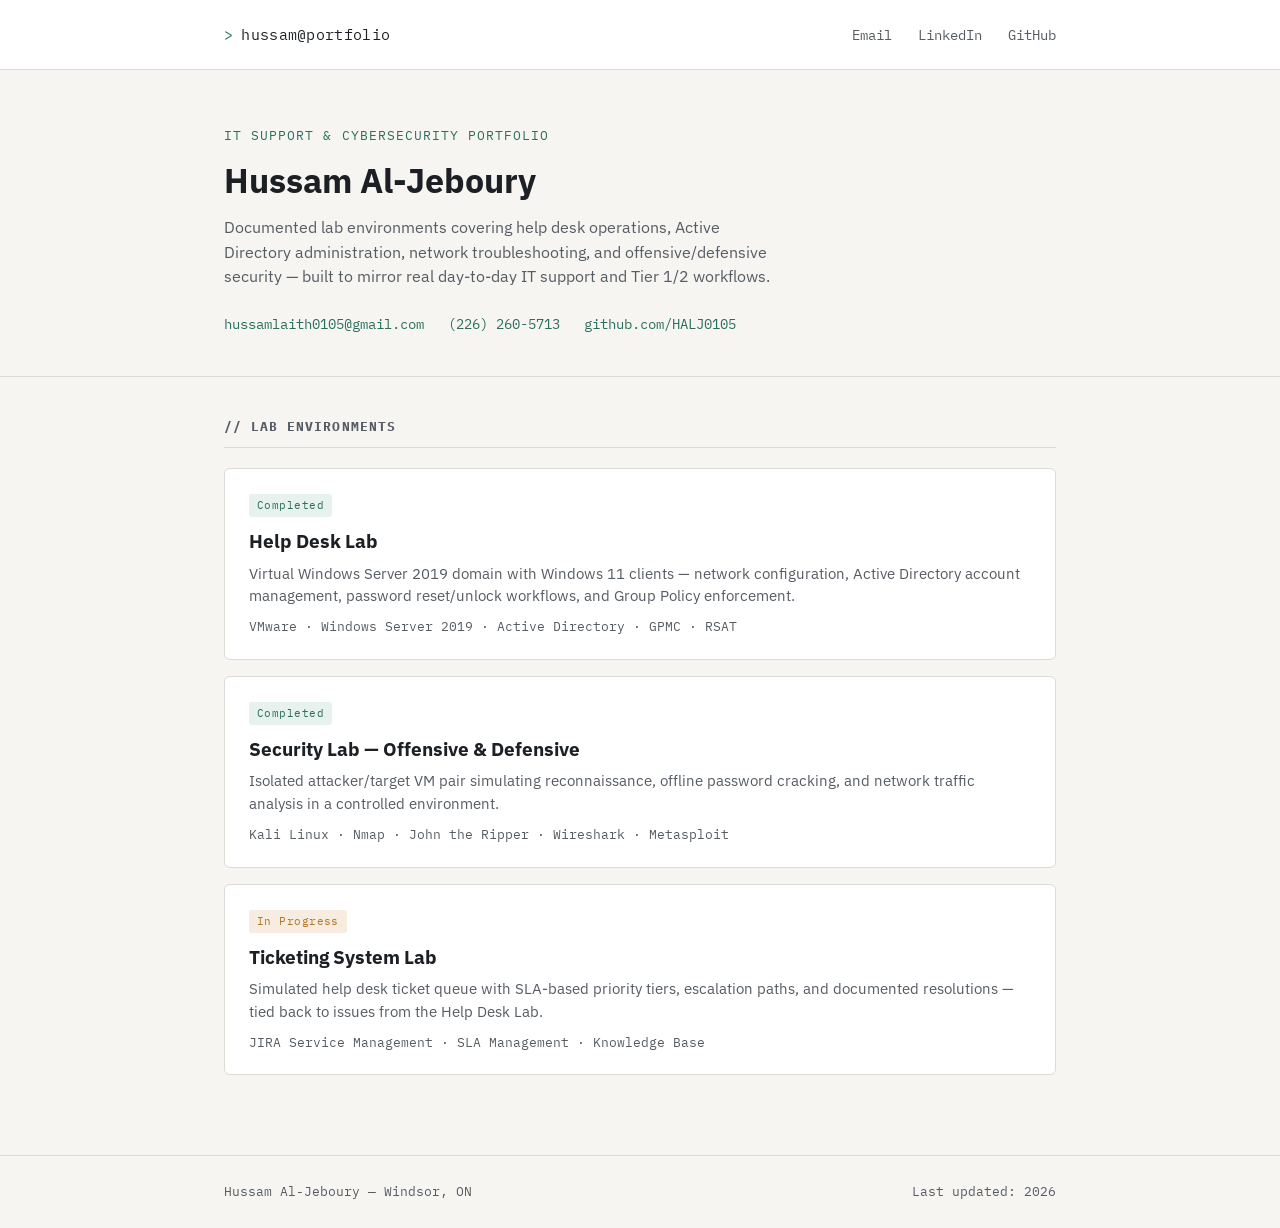
==== index.html @ 06edfb72 "Add files via upload" ====
<!DOCTYPE html>
<html lang="en">
<head>
<meta charset="UTF-8">
<meta name="viewport" content="width=device-width, initial-scale=1.0">
<title>Hussam Al-Jeboury — IT & Cybersecurity Portfolio</title>
<meta name="description" content="Hands-on IT support and cybersecurity lab documentation by Hussam Al-Jeboury.">
<link rel="preconnect" href="https://fonts.googleapis.com">
<link href="https://fonts.googleapis.com/css2?family=IBM+Plex+Mono:wght@400;500;600&family=IBM+Plex+Sans:wght@400;500;600;700&display=swap" rel="stylesheet">
<link rel="stylesheet" href="style.css">
</head>
<body>

<header class="site">
  <div class="wrap">
    <div class="brand"><span class="prompt">&gt;</span>hussam@portfolio</div>
    <nav class="top">
      <a href="mailto:hussamlaith0105@gmail.com">Email</a>
      <a href="https://www.linkedin.com/in/hussamjeboury" target="_blank" rel="noopener">LinkedIn</a>
      <a href="https://github.com/HALJ0105" target="_blank" rel="noopener">GitHub</a>
    </nav>
  </div>
</header>

<section class="hero">
  <div class="wrap">
    <div class="kicker">IT Support &amp; Cybersecurity Portfolio</div>
    <h1>Hussam Al-Jeboury</h1>
    <p class="lead">
      Documented lab environments covering help desk operations, Active Directory
      administration, network troubleshooting, and offensive/defensive security —
      built to mirror real day-to-day IT support and Tier 1/2 workflows.
    </p>
    <div class="links">
      <a href="mailto:hussamlaith0105@gmail.com">hussamlaith0105@gmail.com</a>
      <a href="tel:+12262605713">(226) 260-5713</a>
      <a href="https://github.com/HALJ0105" target="_blank" rel="noopener">github.com/HALJ0105</a>
    </div>
  </div>
</section>

<section class="labs">
  <div class="wrap">
    <h2 class="section-title">// Lab Environments</h2>

    <a class="lab-card" href="labs/help-desk-lab.html">
      <span class="tag">Completed</span>
      <h3>Help Desk Lab</h3>
      <p>Virtual Windows Server 2019 domain with Windows 11 clients — network configuration, Active Directory account management, password reset/unlock workflows, and Group Policy enforcement.</p>
      <div class="stack">VMware · Windows Server 2019 · Active Directory · GPMC · RSAT</div>
    </a>

    <a class="lab-card" href="labs/security-lab.html">
      <span class="tag">Completed</span>
      <h3>Security Lab — Offensive &amp; Defensive</h3>
      <p>Isolated attacker/target VM pair simulating reconnaissance, offline password cracking, and network traffic analysis in a controlled environment.</p>
      <div class="stack">Kali Linux · Nmap · John the Ripper · Wireshark · Metasploit</div>
    </a>

    <a class="lab-card" href="labs/ticketing-lab.html">
      <span class="tag planned">In Progress</span>
      <h3>Ticketing System Lab</h3>
      <p>Simulated help desk ticket queue with SLA-based priority tiers, escalation paths, and documented resolutions — tied back to issues from the Help Desk Lab.</p>
      <div class="stack">JIRA Service Management · SLA Management · Knowledge Base</div>
    </a>

  </div>
</section>

<footer class="site">
  <div class="wrap">
    <span>Hussam Al-Jeboury — Windsor, ON</span>
    <span>Last updated: 2026</span>
  </div>
</footer>

</body>
</html>
---- style.css ----
:root {
  --bg: #f6f5f2;
  --panel: #ffffff;
  --ink: #1c2024;
  --ink-soft: #565c63;
  --line: #dcdad4;
  --accent: #2b6e5e;
  --accent-soft: #e7f1ee;
  --amber: #b5762a;
  --mono: "IBM Plex Mono", "SFMono-Regular", Consolas, monospace;
  --sans: "IBM Plex Sans", -apple-system, "Segoe UI", sans-serif;
}

* { box-sizing: border-box; }

body {
  margin: 0;
  background: var(--bg);
  color: var(--ink);
  font-family: var(--sans);
  line-height: 1.55;
  font-size: 16px;
}

a { color: var(--accent); text-decoration: none; }
a:hover { text-decoration: underline; }
a:focus-visible, button:focus-visible { outline: 2px solid var(--accent); outline-offset: 2px; }

.wrap {
  max-width: 880px;
  margin: 0 auto;
  padding: 0 24px;
}

/* ---------- header / nav ---------- */
header.site {
  border-bottom: 1px solid var(--line);
  background: var(--panel);
}
header.site .wrap {
  display: flex;
  align-items: center;
  justify-content: space-between;
  padding-top: 22px;
  padding-bottom: 22px;
  flex-wrap: wrap;
  gap: 12px;
}
.brand {
  font-family: var(--mono);
  font-size: 15px;
  letter-spacing: 0.02em;
  color: var(--ink);
}
.brand .prompt { color: var(--accent); margin-right: 8px; }
nav.top a {
  color: var(--ink-soft);
  font-size: 14px;
  margin-left: 22px;
  font-family: var(--mono);
}
nav.top a:hover { color: var(--accent); text-decoration: none; }

/* ---------- hero ---------- */
.hero {
  padding: 56px 0 40px;
  border-bottom: 1px solid var(--line);
}
.hero .kicker {
  font-family: var(--mono);
  color: var(--accent);
  font-size: 13px;
  letter-spacing: 0.08em;
  text-transform: uppercase;
  margin-bottom: 14px;
}
.hero h1 {
  font-size: 34px;
  line-height: 1.2;
  margin: 0 0 14px;
  max-width: 620px;
}
.hero p.lead {
  color: var(--ink-soft);
  max-width: 560px;
  font-size: 16px;
  margin: 0 0 22px;
}
.hero .links a {
  font-family: var(--mono);
  font-size: 14px;
  margin-right: 20px;
}

/* ---------- lab index cards ---------- */
.labs {
  padding: 40px 0 64px;
}
.labs h2.section-title {
  font-family: var(--mono);
  font-size: 13px;
  text-transform: uppercase;
  letter-spacing: 0.08em;
  color: var(--ink-soft);
  margin: 0 0 20px;
  border-bottom: 1px solid var(--line);
  padding-bottom: 10px;
}
.lab-card {
  display: block;
  background: var(--panel);
  border: 1px solid var(--line);
  border-radius: 6px;
  padding: 22px 24px;
  margin-bottom: 16px;
  transition: border-color .15s ease, transform .15s ease;
}
.lab-card:hover {
  border-color: var(--accent);
  text-decoration: none;
  transform: translateY(-1px);
}
.lab-card .tag {
  font-family: var(--mono);
  font-size: 11px;
  color: var(--accent);
  background: var(--accent-soft);
  padding: 3px 8px;
  border-radius: 3px;
  display: inline-block;
  margin-bottom: 10px;
  letter-spacing: 0.04em;
}
.lab-card .tag.planned {
  color: var(--amber);
  background: #f6ecdf;
}
.lab-card h3 {
  margin: 0 0 6px;
  font-size: 19px;
  color: var(--ink);
}
.lab-card p {
  margin: 0 0 10px;
  color: var(--ink-soft);
  font-size: 14.5px;
}
.lab-card .stack {
  font-family: var(--mono);
  font-size: 12.5px;
  color: var(--ink-soft);
}

/* ---------- lab detail page ---------- */
.lab-header {
  padding: 44px 0 30px;
  border-bottom: 1px solid var(--line);
}
.lab-header .back {
  font-family: var(--mono);
  font-size: 13px;
  color: var(--ink-soft);
  display: inline-block;
  margin-bottom: 18px;
}
.lab-header h1 {
  font-size: 30px;
  margin: 0 0 12px;
}
.lab-header p.summary {
  color: var(--ink-soft);
  max-width: 620px;
  margin: 0 0 18px;
}
.meta-row {
  display: flex;
  flex-wrap: wrap;
  gap: 10px;
}
.meta-row span {
  font-family: var(--mono);
  font-size: 12px;
  color: var(--ink-soft);
  border: 1px solid var(--line);
  padding: 4px 10px;
  border-radius: 4px;
}

article.lab-body { padding: 40px 0 80px; }

article.lab-body h2 {
  font-size: 20px;
  margin: 46px 0 14px;
  padding-top: 6px;
}
article.lab-body h2:first-child { margin-top: 0; }

article.lab-body ul {
  padding-left: 20px;
  margin: 0 0 18px;
}
article.lab-body li { margin-bottom: 6px; }

.scenario {
  background: var(--panel);
  border: 1px solid var(--line);
  border-radius: 6px;
  padding: 22px 24px;
  margin-bottom: 20px;
}
.scenario h3 {
  margin: 0 0 12px;
  font-size: 16.5px;
  font-family: var(--mono);
  color: var(--accent);
}
.scenario .objective {
  font-size: 14.5px;
  margin: 0 0 12px;
}
.scenario .objective b { color: var(--ink); }
.scenario ol {
  margin: 0 0 12px;
  padding-left: 20px;
  font-size: 14.5px;
}
.scenario ol li { margin-bottom: 5px; }
.scenario .result {
  font-size: 14.5px;
  background: var(--accent-soft);
  border-left: 3px solid var(--accent);
  padding: 8px 12px;
  margin: 0 0 14px;
}
.scenario .result b { color: var(--accent); }

.shot {
  border-radius: 5px;
  overflow: hidden;
  margin: 10px 0 4px;
}
.shot img { display: block; width: auto; height: auto; }
.shot-caption {
  font-family: var(--mono);
  font-size: 12px;
  color: var(--ink-soft);
  margin: 0 0 8px;
}
.shot-placeholder {
  border: 1px dashed var(--line);
  border-radius: 5px;
  padding: 30px 16px;
  text-align: center;
  font-family: var(--mono);
  font-size: 12.5px;
  color: var(--ink-soft);
  margin: 10px 0 4px;
  background: #fbfaf8;
}

.img-margin {
  margin-top: 5px;
}

.note {
  font-size: 13.5px;
  color: var(--ink-soft);
  background: #fbfaf8;
  border: 1px solid var(--line);
  border-radius: 5px;
  padding: 10px 14px;
  margin: 4px 0 14px;
}

footer.site {
  border-top: 1px solid var(--line);
  padding: 26px 0;
}
footer.site .wrap {
  display: flex;
  justify-content: space-between;
  flex-wrap: wrap;
  gap: 10px;
  font-family: var(--mono);
  font-size: 12.5px;
  color: var(--ink-soft);
}

@media (max-width: 600px) {
  .hero h1 { font-size: 27px; }
  header.site .wrap { flex-direction: column; align-items: flex-start; }
  nav.top a { margin-left: 0; margin-right: 18px; }
}
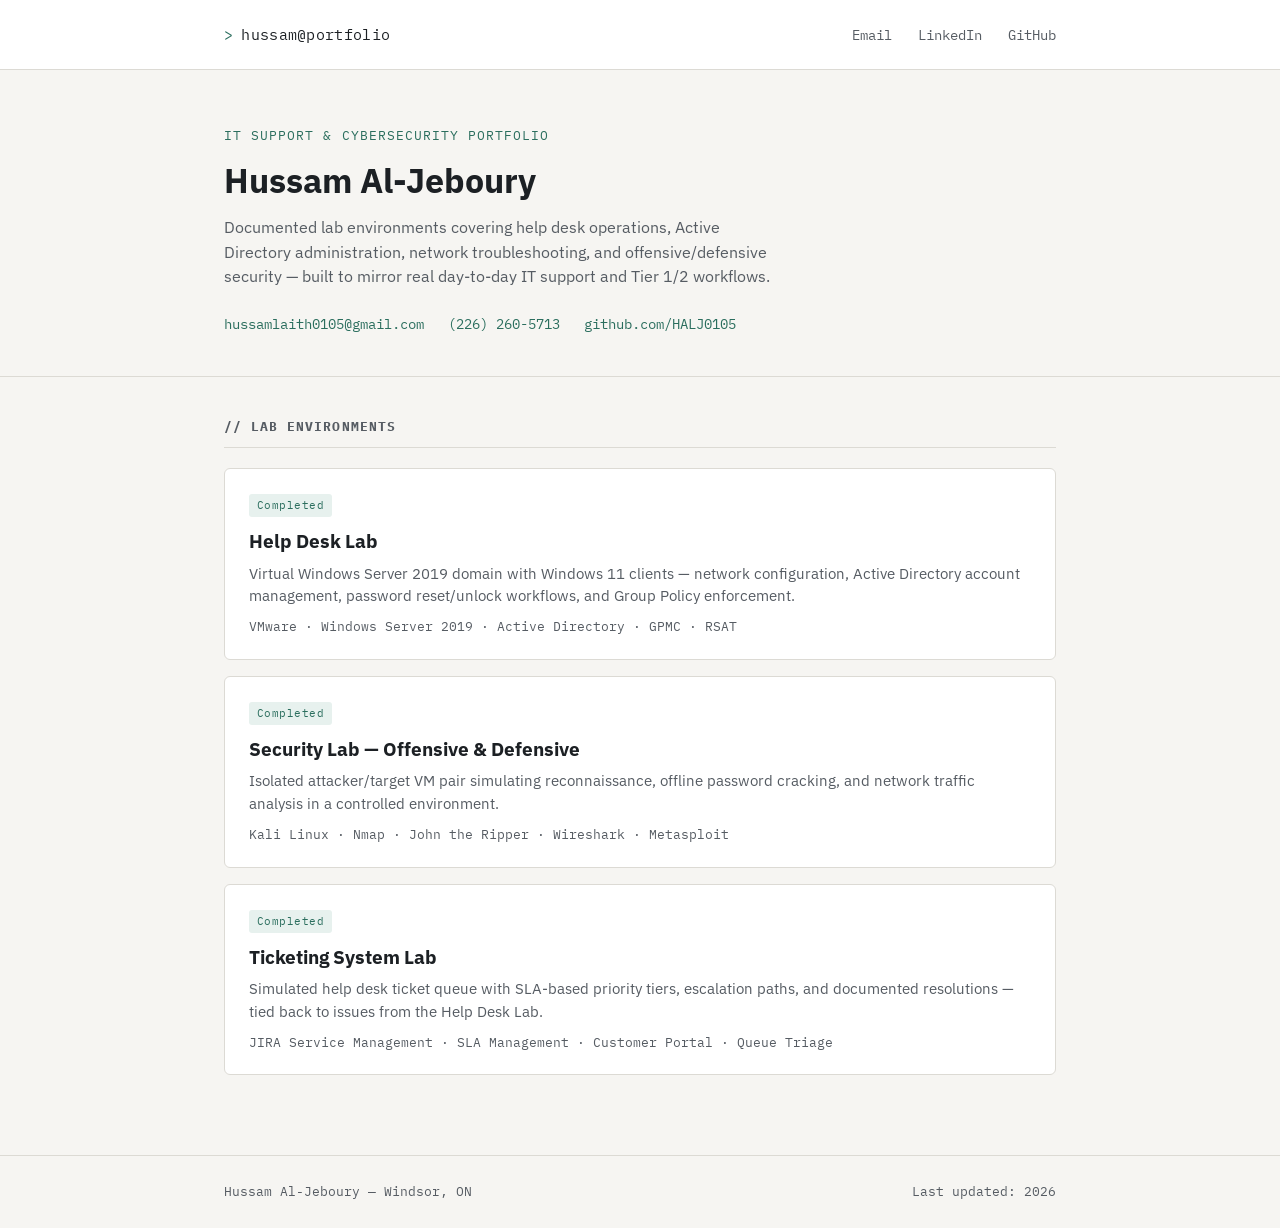
==== commit 8c2f75b3: "Update index.html" ====
--- a/index.html
+++ b/index.html
@@ -58,10 +58,10 @@
     </a>
 
     <a class="lab-card" href="labs/ticketing-lab.html">
-      <span class="tag planned">In Progress</span>
+      <span class="tag">Completed</span>
       <h3>Ticketing System Lab</h3>
       <p>Simulated help desk ticket queue with SLA-based priority tiers, escalation paths, and documented resolutions — tied back to issues from the Help Desk Lab.</p>
-      <div class="stack">JIRA Service Management · SLA Management · Knowledge Base</div>
+      <div class="stack">JIRA Service Management · SLA Management · Customer Portal · Queue Triage</div>
     </a>
 
   </div>
@@ -74,5 +74,5 @@
   </div>
 </footer>
 
-</body>
+</body> 
 </html>
